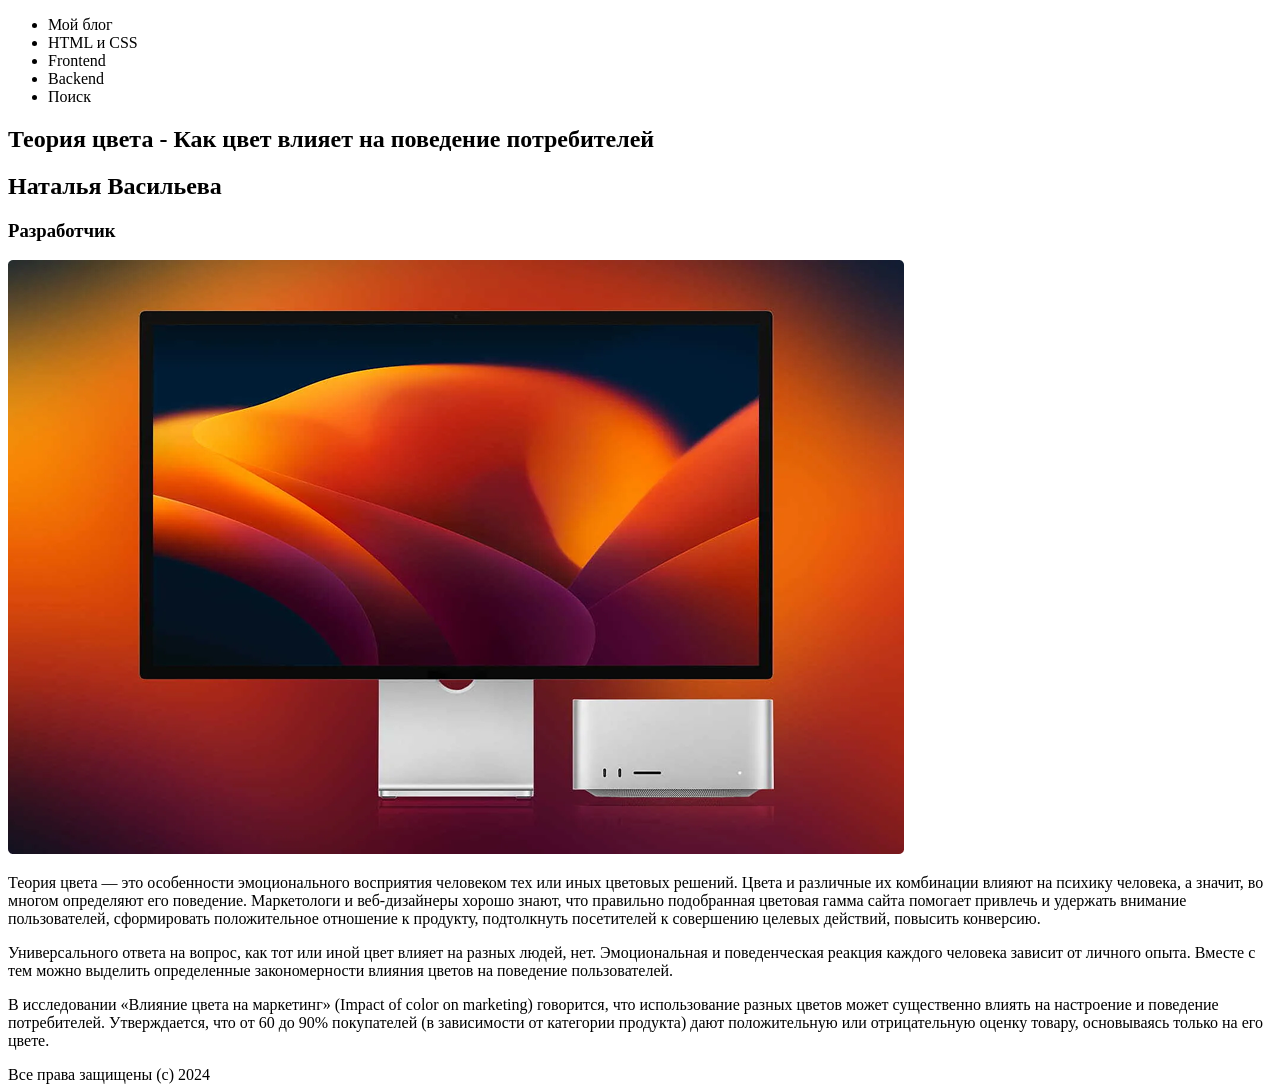
==== index.html @ 28275615 "semantic" ====
<!DOCTYPE html>
<html lang="en">
  <head>
    <meta charset="UTF-8" />
    <meta name="viewport" content="width=device-width, initial-scale=1.0" />
    <title>Colors</title>
  </head>
  <body>
    <header>
      <nav>
        <ul>
          <li>Мой блог</li>
          <li>HTML и CSS</li>
          <li>Frontend</li>
          <li>Backend</li>
          <li>Поиск</li>
        </ul>
      </nav>
    </header>
    <main>
      <section>
        <h1>Теория цвета - Как цвет влияет на поведение потребителей</h1>
        <h2>Наталья Васильева</h2>
        <h3>Разработчик</h3>
        <img src="./images/Rectangle 181.png" alt="imac и mac mini" />
        <p>
          Теория цвета — это особенности эмоционального восприятия человеком тех
          или иных цветовых решений. Цвета и различные их комбинации влияют на
          психику человека, а значит, во многом определяют его поведение.
          Маркетологи и веб-дизайнеры хорошо знают, что правильно подобранная
          цветовая гамма сайта помогает привлечь и удержать внимание
          пользователей, сформировать положительное отношение к продукту,
          подтолкнуть посетителей к совершению целевых действий, повысить
          конверсию.
        </p>
        <p>
          Универсального ответа на вопрос, как тот или иной цвет влияет на
          разных людей, нет. Эмоциональная и поведенческая реакция каждого
          человека зависит от личного опыта. Вместе с тем можно выделить
          определенные закономерности влияния цветов на поведение пользователей.
        </p>
        <p>
          В исследовании «Влияние цвета на маркетинг» (Impact of color on
          marketing) говорится, что использование разных цветов может
          существенно влиять на настроение и поведение потребителей.
          Утверждается, что от 60 до 90% покупателей (в зависимости от категории
          продукта) дают положительную или отрицательную оценку товару,
          основываясь только на его цвете.
        </p>
      </section>
    </main>
    <footer>Все права защищены (c) 2024</footer>
  </body>
</html>
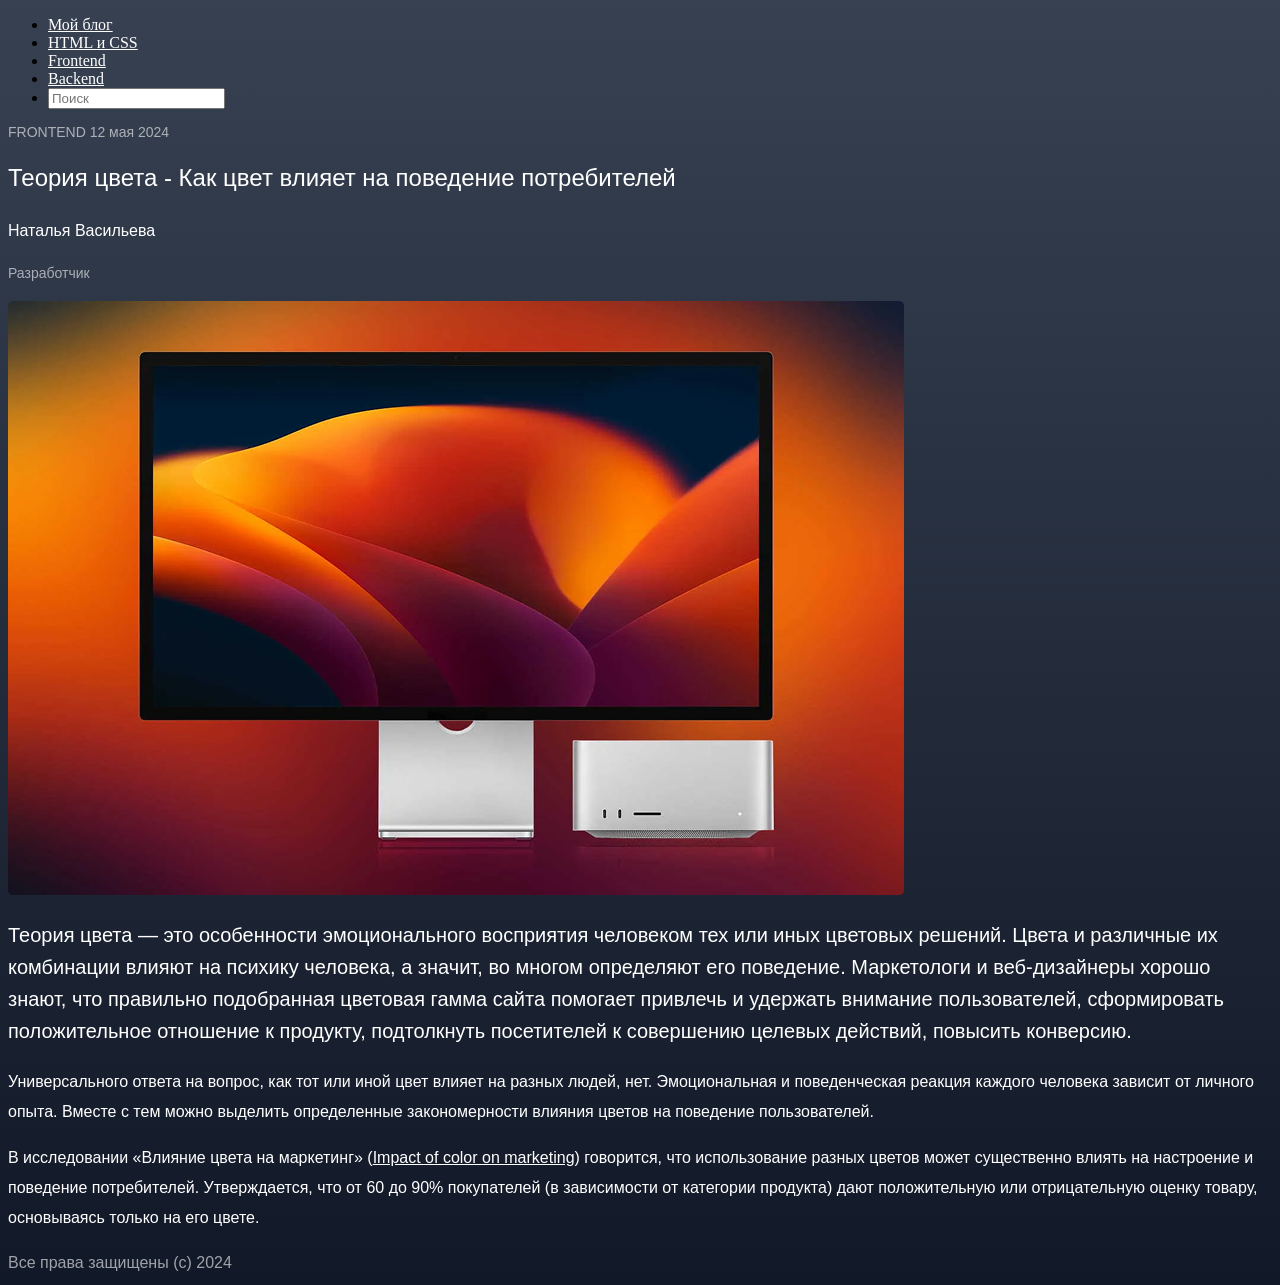
==== commit b9566f97: "classes" ====
--- a/index.html
+++ b/index.html
@@ -4,26 +4,30 @@
     <meta charset="UTF-8" />
     <meta name="viewport" content="width=device-width, initial-scale=1.0" />
     <title>Colors</title>
+    <link rel="stylesheet" href="./css/style.css" />
   </head>
   <body>
     <header>
       <nav>
         <ul>
-          <li>Мой блог</li>
-          <li>HTML и CSS</li>
-          <li>Frontend</li>
-          <li>Backend</li>
-          <li>Поиск</li>
+          <li><a href="#" class="text-white text-header">Мой блог</a></li>
+          <li><a href="#" class="text-white text-header">HTML и CSS</a></li>
+          <li><a href="#" class="text-white text-header">Frontend</a></li>
+          <li><a href="#" class="text-white text-header">Backend</a></li>
+          <li><input type="text" placeholder="Поиск" /></li>
         </ul>
       </nav>
     </header>
     <main>
       <section>
-        <h1>Теория цвета - Как цвет влияет на поведение потребителей</h1>
-        <h2>Наталья Васильева</h2>
-        <h3>Разработчик</h3>
+        <p class="text-white-alpha text-frontend">FRONTEND 12 мая 2024</p>
+        <h1 class="text-white">
+          Теория цвета - Как цвет влияет на поведение потребителей
+        </h1>
+        <h2 class="text-white">Наталья Васильева</h2>
+        <h3 class="dev-color dev-text">Разработчик</h3>
         <img src="./images/Rectangle 181.png" alt="imac и mac mini" />
-        <p>
+        <p class="text-white text-main">
           Теория цвета — это особенности эмоционального восприятия человеком тех
           или иных цветовых решений. Цвета и различные их комбинации влияют на
           психику человека, а значит, во многом определяют его поведение.
@@ -33,22 +37,26 @@
           подтолкнуть посетителей к совершению целевых действий, повысить
           конверсию.
         </p>
-        <p>
+        <p class="text-white text">
           Универсального ответа на вопрос, как тот или иной цвет влияет на
           разных людей, нет. Эмоциональная и поведенческая реакция каждого
           человека зависит от личного опыта. Вместе с тем можно выделить
           определенные закономерности влияния цветов на поведение пользователей.
         </p>
-        <p>
-          В исследовании «Влияние цвета на маркетинг» (Impact of color on
-          marketing) говорится, что использование разных цветов может
-          существенно влиять на настроение и поведение потребителей.
-          Утверждается, что от 60 до 90% покупателей (в зависимости от категории
-          продукта) дают положительную или отрицательную оценку товару,
-          основываясь только на его цвете.
+        <p class="text-white text">
+          В исследовании «Влияние цвета на маркетинг» (<a
+            href="https://www.researchgate.net/publication/235320162_Impact_of_color_on_marketing"
+            class="research-color text-white"
+            >Impact of color on marketing</a
+          >) говорится, что использование разных цветов может существенно влиять
+          на настроение и поведение потребителей. Утверждается, что от 60 до 90%
+          покупателей (в зависимости от категории продукта) дают положительную
+          или отрицательную оценку товару, основываясь только на его цвете.
         </p>
       </section>
     </main>
-    <footer>Все права защищены (c) 2024</footer>
+    <footer class="footer-color footer-text">
+      Все права защищены (c) 2024
+    </footer>
   </body>
 </html>
--- a/css/style.css
+++ b/css/style.css
@@ -0,0 +1,82 @@
+body {
+    background: linear-gradient(180deg, #374151 0%, #111827 100%);
+}
+
+text-header {
+    font-family: "Roboto", sans-serif;
+    font-weight: 400;
+    font-size: 16px;
+    line-height: 100%;
+}
+
+.text-frontend {
+    font-family: "Roboto", sans-serif;
+    font-weight: 400;
+    font-size: 14px;
+    line-height: 100%;
+}
+
+h1 {
+    font-family: "Roboto", sans-serif;
+    font-weight: 400;
+    font-size: 24px;
+    line-height: 38px;
+}
+
+h2 {
+    font-family: "Roboto", sans-serif;
+    font-weight: 400;
+    font-size: 16px;
+    line-height: 28px;
+}
+
+.text-white {
+    color: #fff;
+}
+
+.text-white-alpha {
+    color: rgba(255, 255, 255, 0.6);
+}
+
+.dev-color {
+    color: rgba(255, 255, 255, 0.6);
+}
+
+.dev-text {
+    font-family: "Roboto", sans-serif;
+    font-weight: 400;
+    font-size: 14px;
+    line-height: 28px;
+}
+
+.text-main {
+    font-family: "Roboto", sans-serif;
+    font-weight: 400;
+    font-size: 20px;
+    line-height: 32px;
+}
+
+.text {
+    font-family: "Roboto", sans-serif;
+    font-weight: 400;
+    font-size: 16px;
+    line-height: 30px;
+}
+
+.research-color {
+    font-family: "Roboto", sans-serif;
+    font-weight: 400;
+    font-size: 16px;
+    line-height: 30px;
+}
+
+.footer-color {
+    color: rgba(255, 255, 255, 0.6);
+}
+
+.footer-text {
+    font-family: "Roboto", sans-serif;
+    font-weight: 400;
+    font-size: 16px;
+    line-height: 28px;
+}
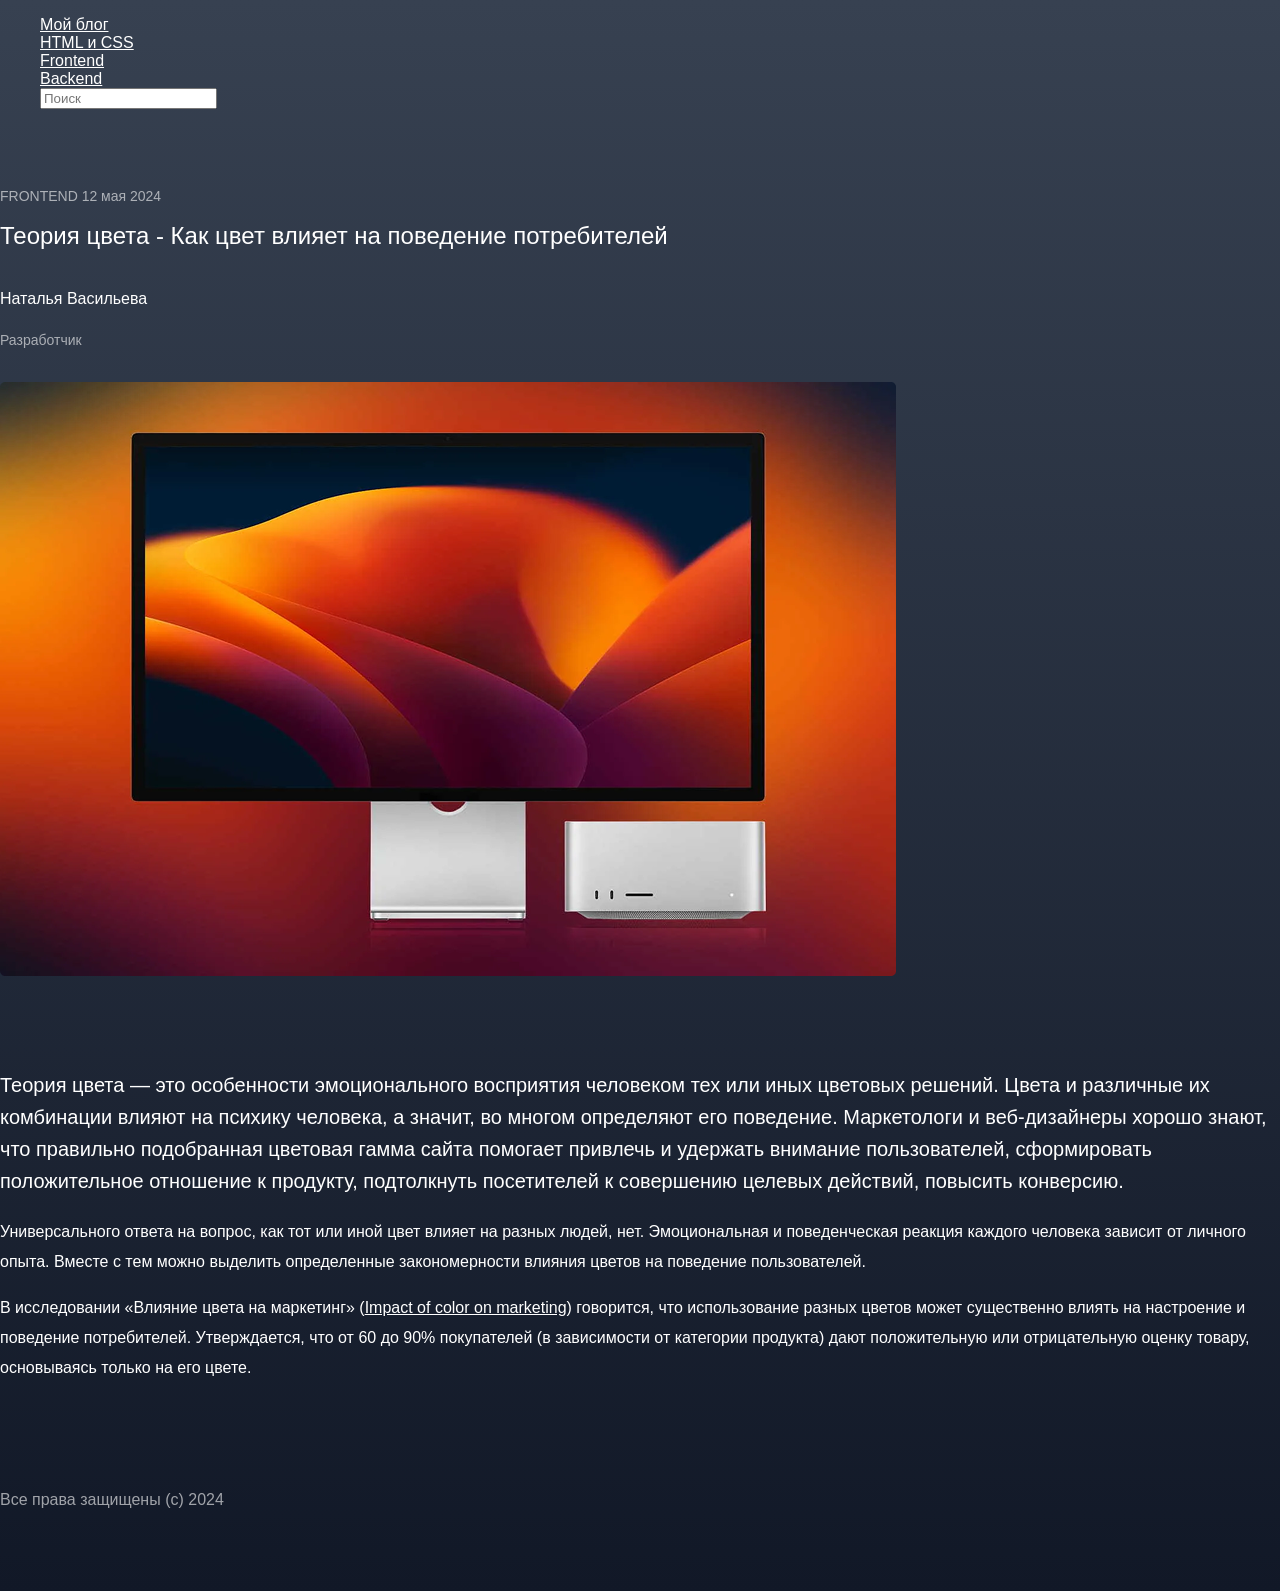
==== commit 60b79528: "margins" ====
--- a/index.html
+++ b/index.html
@@ -26,7 +26,11 @@
         </h1>
         <h2 class="text-white">Наталья Васильева</h2>
         <h3 class="dev-color dev-text">Разработчик</h3>
-        <img src="./images/Rectangle 181.png" alt="imac и mac mini" />
+        <img
+          src="./images/Rectangle 181.png"
+          alt="imac и mac mini"
+          class="macs"
+        />
         <p class="text-white text-main">
           Теория цвета — это особенности эмоционального восприятия человеком тех
           или иных цветовых решений. Цвета и различные их комбинации влияют на
--- a/css/style.css
+++ b/css/style.css
@@ -1,8 +1,26 @@
+* {
+    box-sizing: border-box;
+}
+
 body {
     background: linear-gradient(180deg, #374151 0%, #111827 100%);
+    margin: 0;
+    padding: 0;
 }
 
-text-header {
+nav ul {
+    list-style-type: none;
+}
+
+nav {
+    margin: 0 0 80px 0;
+}
+
+main {
+    margin: 0 0 103px 0;
+}
+
+.text-header {
     font-family: "Roboto", sans-serif;
     font-weight: 400;
     font-size: 16px;
@@ -14,6 +32,7 @@
     font-weight: 400;
     font-size: 14px;
     line-height: 100%;
+    margin: 0 0 14px 0;
 }
 
 h1 {
@@ -21,6 +40,7 @@
     font-weight: 400;
     font-size: 24px;
     line-height: 38px;
+    margin: 0 0 30px 0;
 }
 
 h2 {
@@ -28,6 +48,7 @@
     font-weight: 400;
     font-size: 16px;
     line-height: 28px;
+    margin: 0 0 13px 0;
 }
 
 .text-white {
@@ -47,7 +68,13 @@
     font-weight: 400;
     font-size: 14px;
     line-height: 28px;
+    margin: 0 0 28px 0;
 }
+
+.macs {
+    margin: 0 0 69px 0;
+}
+
 
 .text-main {
     font-family: "Roboto", sans-serif;
@@ -79,4 +106,5 @@
     font-weight: 400;
     font-size: 16px;
     line-height: 28px;
+    margin: 0 0 77px 0;
 }
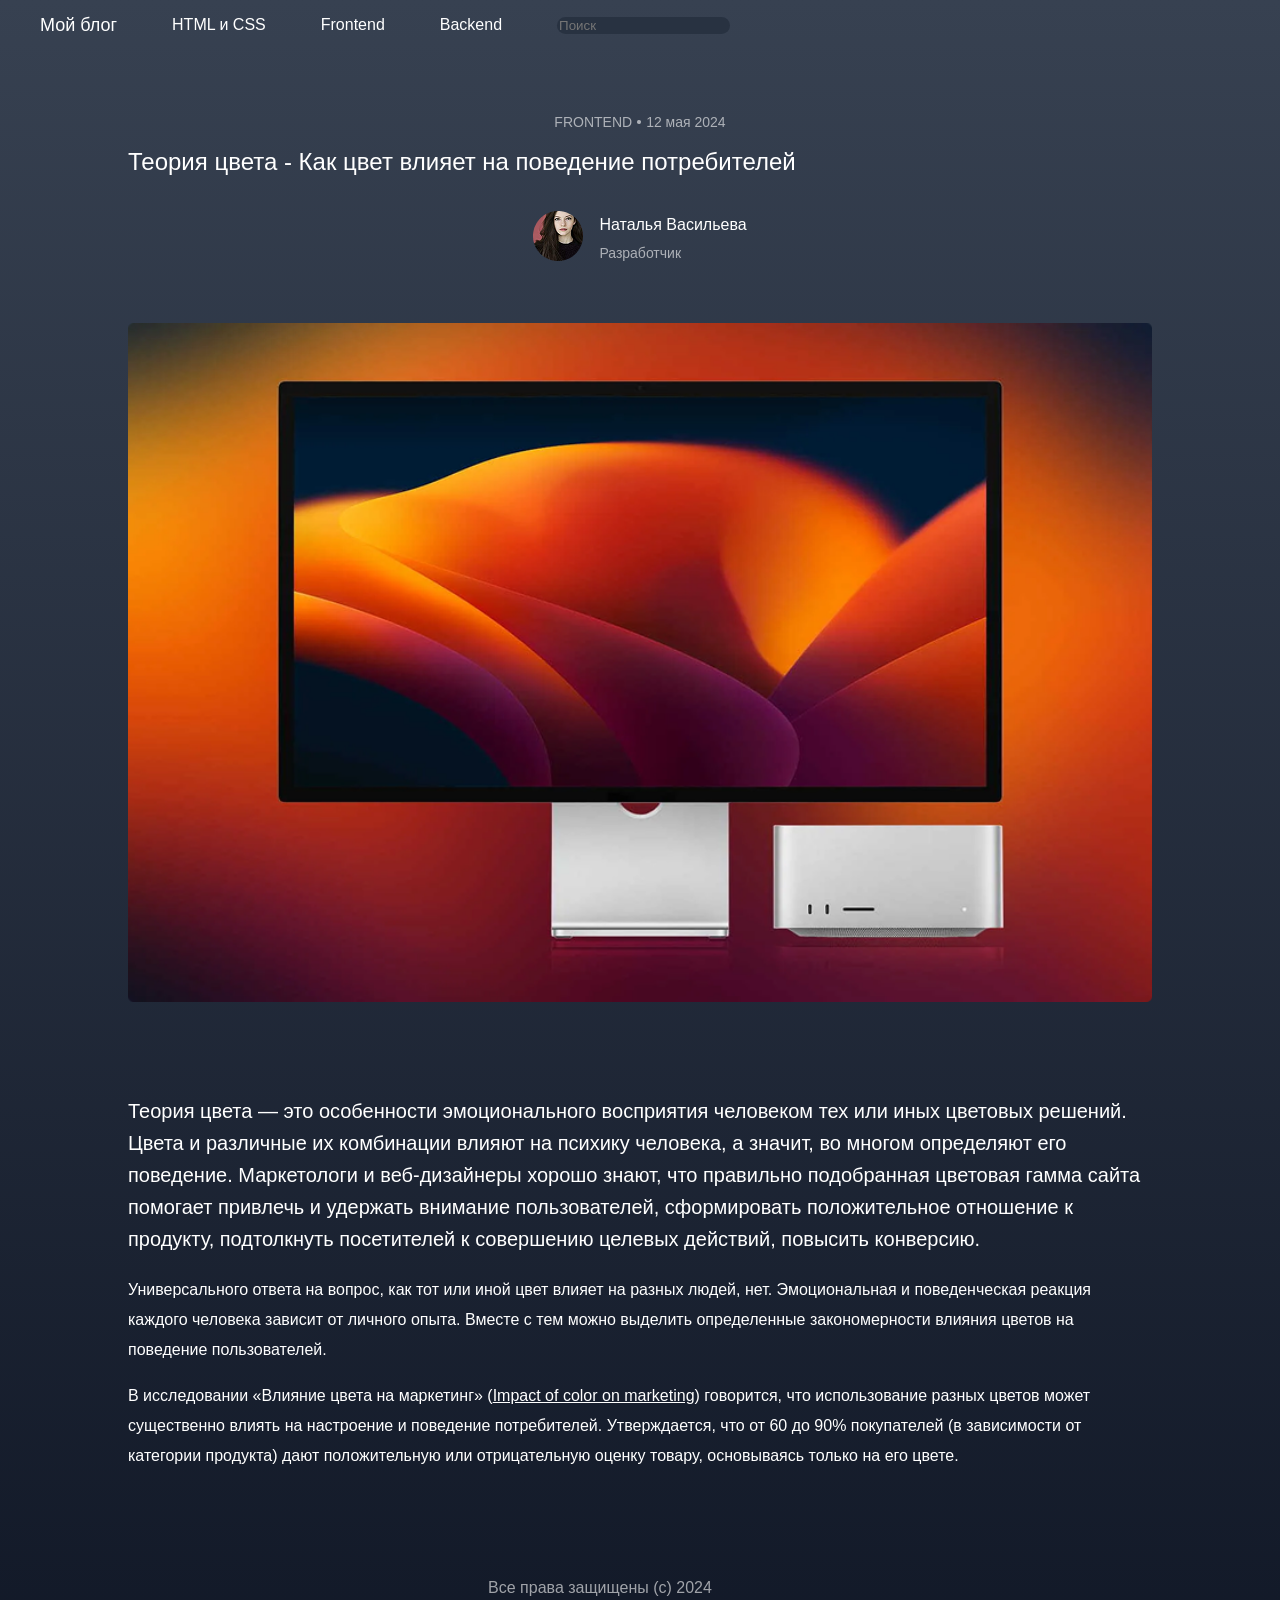
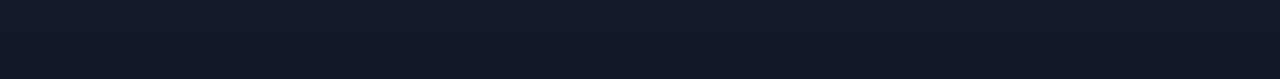
==== commit fa3bb4fb: "blog flex" ====
--- a/index.html
+++ b/index.html
@@ -10,22 +10,38 @@
     <header>
       <nav>
         <ul>
-          <li><a href="#" class="text-white text-header">Мой блог</a></li>
+          <li><a href="#" class="text-white text-header blog">Мой блог</a></li>
           <li><a href="#" class="text-white text-header">HTML и CSS</a></li>
           <li><a href="#" class="text-white text-header">Frontend</a></li>
-          <li><a href="#" class="text-white text-header">Backend</a></li>
+          <li>
+            <a href="#" class="text-white text-header" class="backend"
+              >Backend</a
+            >
+          </li>
           <li><input type="text" placeholder="Поиск" /></li>
         </ul>
       </nav>
     </header>
     <main>
       <section>
-        <p class="text-white-alpha text-frontend">FRONTEND 12 мая 2024</p>
+        <p class="text-white-alpha text-frontend">
+          FRONTEND <img src="./images/Rectangle.png" alt="rectagle" /> 12 мая
+          2024
+        </p>
         <h1 class="text-white">
           Теория цвета - Как цвет влияет на поведение потребителей
         </h1>
-        <h2 class="text-white">Наталья Васильева</h2>
-        <h3 class="dev-color dev-text">Разработчик</h3>
+        <div class="dev-info">
+          <img
+            src="./images/nataliy_dev.png"
+            alt="nataliy_dev"
+            class="nataliy-dev"
+          />
+          <div class="dev-name-prof">
+            <h2 class="text-white">Наталья Васильева</h2>
+            <h3 class="dev-color dev-text">Разработчик</h3>
+          </div>
+        </div>
         <img
           src="./images/Rectangle 181.png"
           alt="imac и mac mini"
--- a/css/style.css
+++ b/css/style.css
@@ -10,14 +10,26 @@
 
 nav ul {
     list-style-type: none;
+    display: flex;
+    column-gap: 55px;
 }
 
 nav {
     margin: 0 0 80px 0;
 }
 
-main {
-    margin: 0 0 103px 0;
+nav input {
+    background: rgba(31, 41, 55, 0.6);
+    border: none;
+    border-radius: 100px;
+    -webkit-border-radius: 100px;
+    -moz-border-radius: 100px;
+    -ms-border-radius: 100px;
+    -o-border-radius: 100px;
+}
+
+.text-header.blog {
+    font-size: 18px;
 }
 
 .text-header {
@@ -25,6 +37,7 @@
     font-weight: 400;
     font-size: 16px;
     line-height: 100%;
+    text-decoration: none;
 }
 
 .text-frontend {
@@ -33,6 +46,11 @@
     font-size: 14px;
     line-height: 100%;
     margin: 0 0 14px 0;
+    display: flex;
+    justify-content: center;
+    align-items: center;
+    column-gap: 5px;
+    
 }
 
 h1 {
@@ -48,7 +66,10 @@
     font-weight: 400;
     font-size: 16px;
     line-height: 28px;
-    margin: 0 0 13px 0;
+}
+
+h2, h3 {
+    margin: 0;
 }
 
 .text-white {
@@ -72,6 +93,7 @@
 }
 
 .macs {
+    width: 100%;
     margin: 0 0 69px 0;
 }
 
@@ -97,6 +119,38 @@
     line-height: 30px;
 }
 
+.dev-info {
+    display: flex;
+    justify-content: center;
+    column-gap: 16px;
+    margin-bottom: 28px;
+}
+
+.nataliy-dev {
+    width: 50px;
+    height: 50px;
+}
+
+.dev-name-prof {
+    display: flex;
+    flex-direction: column;
+}
+
+header {
+    width: 95%;
+}
+
+main {
+    width: 80%;
+    margin: 0 auto 103px;
+}
+
+footer {
+    max-width: 1200px;
+    margin: 0 auto ;
+}
+
+
 .footer-color {
     color: rgba(255, 255, 255, 0.6);
 }
@@ -107,4 +161,5 @@
     font-size: 16px;
     line-height: 28px;
     margin: 0 0 77px 0;
+    text-align: center;
 }
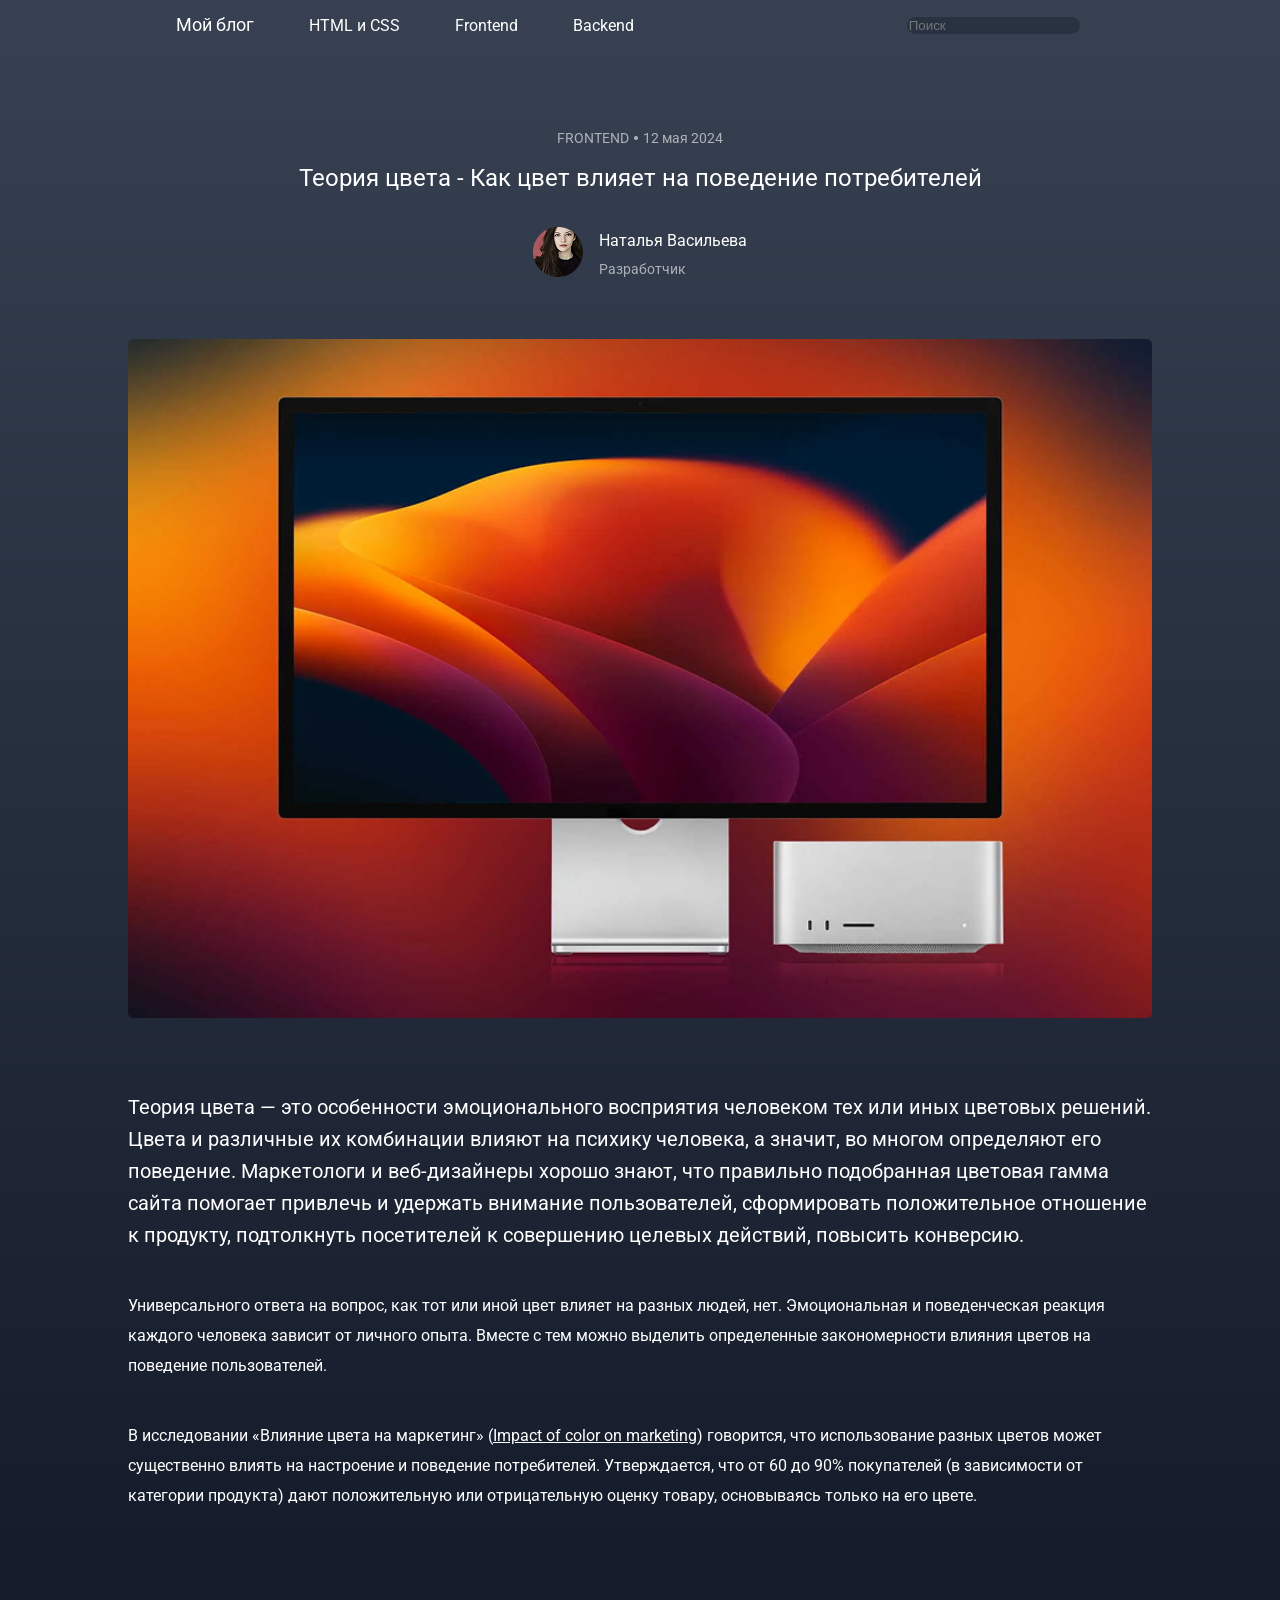
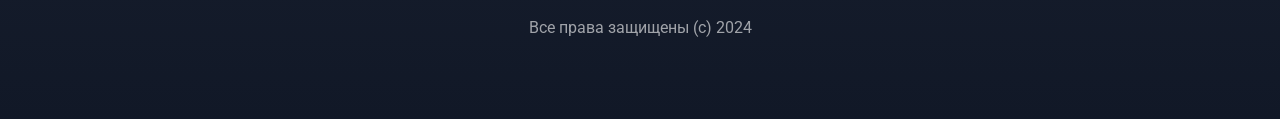
==== commit f0390e4c: "final color" ====
--- a/index.html
+++ b/index.html
@@ -4,50 +4,67 @@
     <meta charset="UTF-8" />
     <meta name="viewport" content="width=device-width, initial-scale=1.0" />
     <title>Colors</title>
+    <link rel="preconnect" href="https://fonts.googleapis.com" />
+    <link rel="preconnect" href="https://fonts.gstatic.com" crossorigin />
+    <link
+      href="https://fonts.googleapis.com/css2?family=Roboto:ital,wght@0,100..900;1,100..900&display=swap"
+      rel="stylesheet"
+    />
     <link rel="stylesheet" href="./css/style.css" />
+    <link rel="stylesheet" href="./css/header.css" />
+    <link rel="stylesheet" href="./css/main.css" />
+    <link rel="stylesheet" href="./css/footer.css" />
   </head>
   <body>
-    <header>
-      <nav>
-        <ul>
-          <li><a href="#" class="text-white text-header blog">Мой блог</a></li>
-          <li><a href="#" class="text-white text-header">HTML и CSS</a></li>
-          <li><a href="#" class="text-white text-header">Frontend</a></li>
-          <li>
-            <a href="#" class="text-white text-header" class="backend"
-              >Backend</a
+    <header class="theory-color__header">
+      <nav class="theory-color__nav">
+        <ul class="theory-color__lists">
+          <li class="theory-color__list">
+            <a href="#" class="theory-color__link theory-color__link_blog"
+              >Мой блог</a
             >
           </li>
-          <li><input type="text" placeholder="Поиск" /></li>
+          <li class="theory-color__list">
+            <a href="#" class="theory-color__link">HTML и CSS</a>
+          </li>
+          <li class="theory-color__list">
+            <a href="#" class="theory-color__link">Frontend</a>
+          </li>
+          <li class="theory-color__list">
+            <a href="#" class="theory-color__link" class="backend">Backend</a>
+          </li>
         </ul>
+        <input class="theory-color__search" type="text" placeholder="Поиск" />
       </nav>
     </header>
     <main>
-      <section>
-        <p class="text-white-alpha text-frontend">
+      <section class="theory-color">
+        <p class="theory-color__text-frontend">
           FRONTEND <img src="./images/Rectangle.png" alt="rectagle" /> 12 мая
           2024
         </p>
-        <h1 class="text-white">
+        <h1 class="theory-color__influence">
           Теория цвета - Как цвет влияет на поведение потребителей
         </h1>
-        <div class="dev-info">
-          <img
-            src="./images/nataliy_dev.png"
-            alt="nataliy_dev"
-            class="nataliy-dev"
-          />
-          <div class="dev-name-prof">
-            <h2 class="text-white">Наталья Васильева</h2>
-            <h3 class="dev-color dev-text">Разработчик</h3>
+        <div class="theory-color__dev-info">
+          <div>
+            <img
+              src="./images/nataliy_dev.png"
+              alt="nataliy_dev"
+              class="theory-color__nataliy-dev"
+            />
+          </div>
+          <div class="theory-color__dev-name-prof">
+            <h2 class="theory-color__name">Наталья Васильева</h2>
+            <h3 class="theory-color__prof dev-text">Разработчик</h3>
           </div>
         </div>
         <img
           src="./images/Rectangle 181.png"
           alt="imac и mac mini"
-          class="macs"
+          class="theory-color__macs"
         />
-        <p class="text-white text-main">
+        <p class="theory-color__text-main mb-40">
           Теория цвета — это особенности эмоционального восприятия человеком тех
           или иных цветовых решений. Цвета и различные их комбинации влияют на
           психику человека, а значит, во многом определяют его поведение.
@@ -57,16 +74,16 @@
           подтолкнуть посетителей к совершению целевых действий, повысить
           конверсию.
         </p>
-        <p class="text-white text">
+        <p class="theory-color__text mb-40">
           Универсального ответа на вопрос, как тот или иной цвет влияет на
           разных людей, нет. Эмоциональная и поведенческая реакция каждого
           человека зависит от личного опыта. Вместе с тем можно выделить
           определенные закономерности влияния цветов на поведение пользователей.
         </p>
-        <p class="text-white text">
+        <p class="theory-color__text">
           В исследовании «Влияние цвета на маркетинг» (<a
             href="https://www.researchgate.net/publication/235320162_Impact_of_color_on_marketing"
-            class="research-color text-white"
+            class="theory-color__research-color"
             >Impact of color on marketing</a
           >) говорится, что использование разных цветов может существенно влиять
           на настроение и поведение потребителей. Утверждается, что от 60 до 90%
@@ -75,7 +92,7 @@
         </p>
       </section>
     </main>
-    <footer class="footer-color footer-text">
+    <footer class="theory-color__footer-text">
       Все права защищены (c) 2024
     </footer>
   </body>
--- a/css/style.css
+++ b/css/style.css
@@ -1,165 +1,45 @@
+:root {
+    --color-text: #fff;
+    --color-text-alpha: rgba(255, 255, 255, 0.6);
+
+    --color-bg-input: rgba(31, 41, 55, 0.6);
+
+    --color-grad-start: #374151;
+    --color-grad-end: #111827;
+
+    --border-100: 100px;
+}
+
 * {
     box-sizing: border-box;
 }
 
-body {
-    background: linear-gradient(180deg, #374151 0%, #111827 100%);
+html {
+    -webkit-font-smoothing: antialiased;
+    -moz-osx-font-smoothing: grayscale;
+    text-rendering: optimizeLegibility;
+}
+
+a {
+    text-decoration: none;
+}
+
+h1,
+h2,
+h3,
+p {
     margin: 0;
     padding: 0;
 }
 
-nav ul {
-    list-style-type: none;
-    display: flex;
-    column-gap: 55px;
+body {
+    background: linear-gradient(180deg, var(--color-grad-start) 0%, var(--color-grad-end) 100%);
+    color: var(--color-text);
+    margin: 0;
+    padding: 0;
+    font-family: "Roboto", sans-serif;
 }
 
-nav {
-    margin: 0 0 80px 0;
+.mb-40 {
+    margin-bottom: 40px;;
 }
-
-nav input {
-    background: rgba(31, 41, 55, 0.6);
-    border: none;
-    border-radius: 100px;
-    -webkit-border-radius: 100px;
-    -moz-border-radius: 100px;
-    -ms-border-radius: 100px;
-    -o-border-radius: 100px;
-}
-
-.text-header.blog {
-    font-size: 18px;
-}
-
-.text-header {
-    font-family: "Roboto", sans-serif;
-    font-weight: 400;
-    font-size: 16px;
-    line-height: 100%;
-    text-decoration: none;
-}
-
-.text-frontend {
-    font-family: "Roboto", sans-serif;
-    font-weight: 400;
-    font-size: 14px;
-    line-height: 100%;
-    margin: 0 0 14px 0;
-    display: flex;
-    justify-content: center;
-    align-items: center;
-    column-gap: 5px;
-    
-}
-
-h1 {
-    font-family: "Roboto", sans-serif;
-    font-weight: 400;
-    font-size: 24px;
-    line-height: 38px;
-    margin: 0 0 30px 0;
-}
-
-h2 {
-    font-family: "Roboto", sans-serif;
-    font-weight: 400;
-    font-size: 16px;
-    line-height: 28px;
-}
-
-h2, h3 {
-    margin: 0;
-}
-
-.text-white {
-    color: #fff;
-}
-
-.text-white-alpha {
-    color: rgba(255, 255, 255, 0.6);
-}
-
-.dev-color {
-    color: rgba(255, 255, 255, 0.6);
-}
-
-.dev-text {
-    font-family: "Roboto", sans-serif;
-    font-weight: 400;
-    font-size: 14px;
-    line-height: 28px;
-    margin: 0 0 28px 0;
-}
-
-.macs {
-    width: 100%;
-    margin: 0 0 69px 0;
-}
-
-
-.text-main {
-    font-family: "Roboto", sans-serif;
-    font-weight: 400;
-    font-size: 20px;
-    line-height: 32px;
-}
-
-.text {
-    font-family: "Roboto", sans-serif;
-    font-weight: 400;
-    font-size: 16px;
-    line-height: 30px;
-}
-
-.research-color {
-    font-family: "Roboto", sans-serif;
-    font-weight: 400;
-    font-size: 16px;
-    line-height: 30px;
-}
-
-.dev-info {
-    display: flex;
-    justify-content: center;
-    column-gap: 16px;
-    margin-bottom: 28px;
-}
-
-.nataliy-dev {
-    width: 50px;
-    height: 50px;
-}
-
-.dev-name-prof {
-    display: flex;
-    flex-direction: column;
-}
-
-header {
-    width: 95%;
-}
-
-main {
-    width: 80%;
-    margin: 0 auto 103px;
-}
-
-footer {
-    max-width: 1200px;
-    margin: 0 auto ;
-}
-
-
-.footer-color {
-    color: rgba(255, 255, 255, 0.6);
-}
-
-.footer-text {
-    font-family: "Roboto", sans-serif;
-    font-weight: 400;
-    font-size: 16px;
-    line-height: 28px;
-    margin: 0 0 77px 0;
-    text-align: center;
-}
--- a/css/header.css
+++ b/css/header.css
@@ -0,0 +1,45 @@
+header {
+    width: 95%;
+}
+
+.theory-color__nav {
+    display: flex;
+    justify-content: space-around;
+    align-items: center;
+    margin: 0 0 80px 0;
+}
+
+
+
+.theory-color__lists {
+    list-style-type: none;
+    display: flex;
+    column-gap: 55px;
+}
+
+.theory-color__link {
+    color: var(--color-text);
+    font-weight: 400;
+    font-size: 16px;
+    line-height: 100%;
+}
+
+.theory-color__link_blog {
+    font-size: 18px;
+}
+
+.theory-color__search {
+    background: var(--color-bg-input);
+    border: none;
+    border-radius: var(--border-100);
+    -webkit-border-radius: var(--border-100);
+    -moz-border-radius: var(--border-100);
+    -ms-border-radius: var(--border-100);
+    -o-border-radius: var(--border-100);
+}
+
+@media (max-width: 640px) {
+    .theory-color__nav {
+        flex-direction: column;
+    }
+}
--- a/css/main.css
+++ b/css/main.css
@@ -0,0 +1,80 @@
+main {
+    width: 80%;
+    margin: 0 auto 103px;
+}
+
+.theory-color__text-frontend {
+    color: var(--color-text-alpha);
+    font-weight: 400;
+    font-size: 14px;
+    line-height: 100%;
+    margin: 0 0 14px 0;
+    display: flex;
+    justify-content: center;
+    align-items: center;
+    column-gap: 5px;
+}
+
+.theory-color__influence {
+    text-align: center;
+    font-weight: 400;
+    font-size: 24px;
+    line-height: 38px;
+    margin: 0 0 30px 0;
+}
+
+.theory-color__dev-info {
+    display: flex;
+    justify-content: center;
+    column-gap: 16px;
+    margin-bottom: 28px;
+}
+
+.theory-color__nataliy-dev {
+    width: 100%;
+    display: block;
+}
+
+.theory-color__dev-name-prof {
+    display: flex;
+    flex-direction: column;
+}
+
+.theory-color__name {
+    font-weight: 400;
+    font-size: 16px;
+    line-height: 28px;
+}
+
+.theory-color__prof {
+    color: var(--color-text-alpha);
+    font-weight: 400;
+    font-size: 14px;
+    line-height: 28px;
+    margin: 0 0 28px 0;
+}
+
+.theory-color__macs {
+    width: 100%;
+    margin: 0 0 69px 0;
+}
+
+.theory-color__text-main {
+    font-weight: 400;
+    font-size: 20px;
+    line-height: 32px;
+}
+
+.theory-color__text {
+    font-weight: 400;
+    font-size: 16px;
+    line-height: 30px;
+}
+
+.theory-color__research-color {
+    font-weight: 400;
+    font-size: 16px;
+    line-height: 30px;
+    color: var(--color-text);
+    text-decoration: underline;
+}
--- a/css/footer.css
+++ b/css/footer.css
@@ -0,0 +1,10 @@
+
+.theory-color__footer-text {
+    color: var(--color-text-alpha);
+    font-weight: 400;
+    font-size: 16px;
+    line-height: 28px;
+    margin: 0 0 77px 0;
+    display: flex;
+    justify-content: center;
+}
